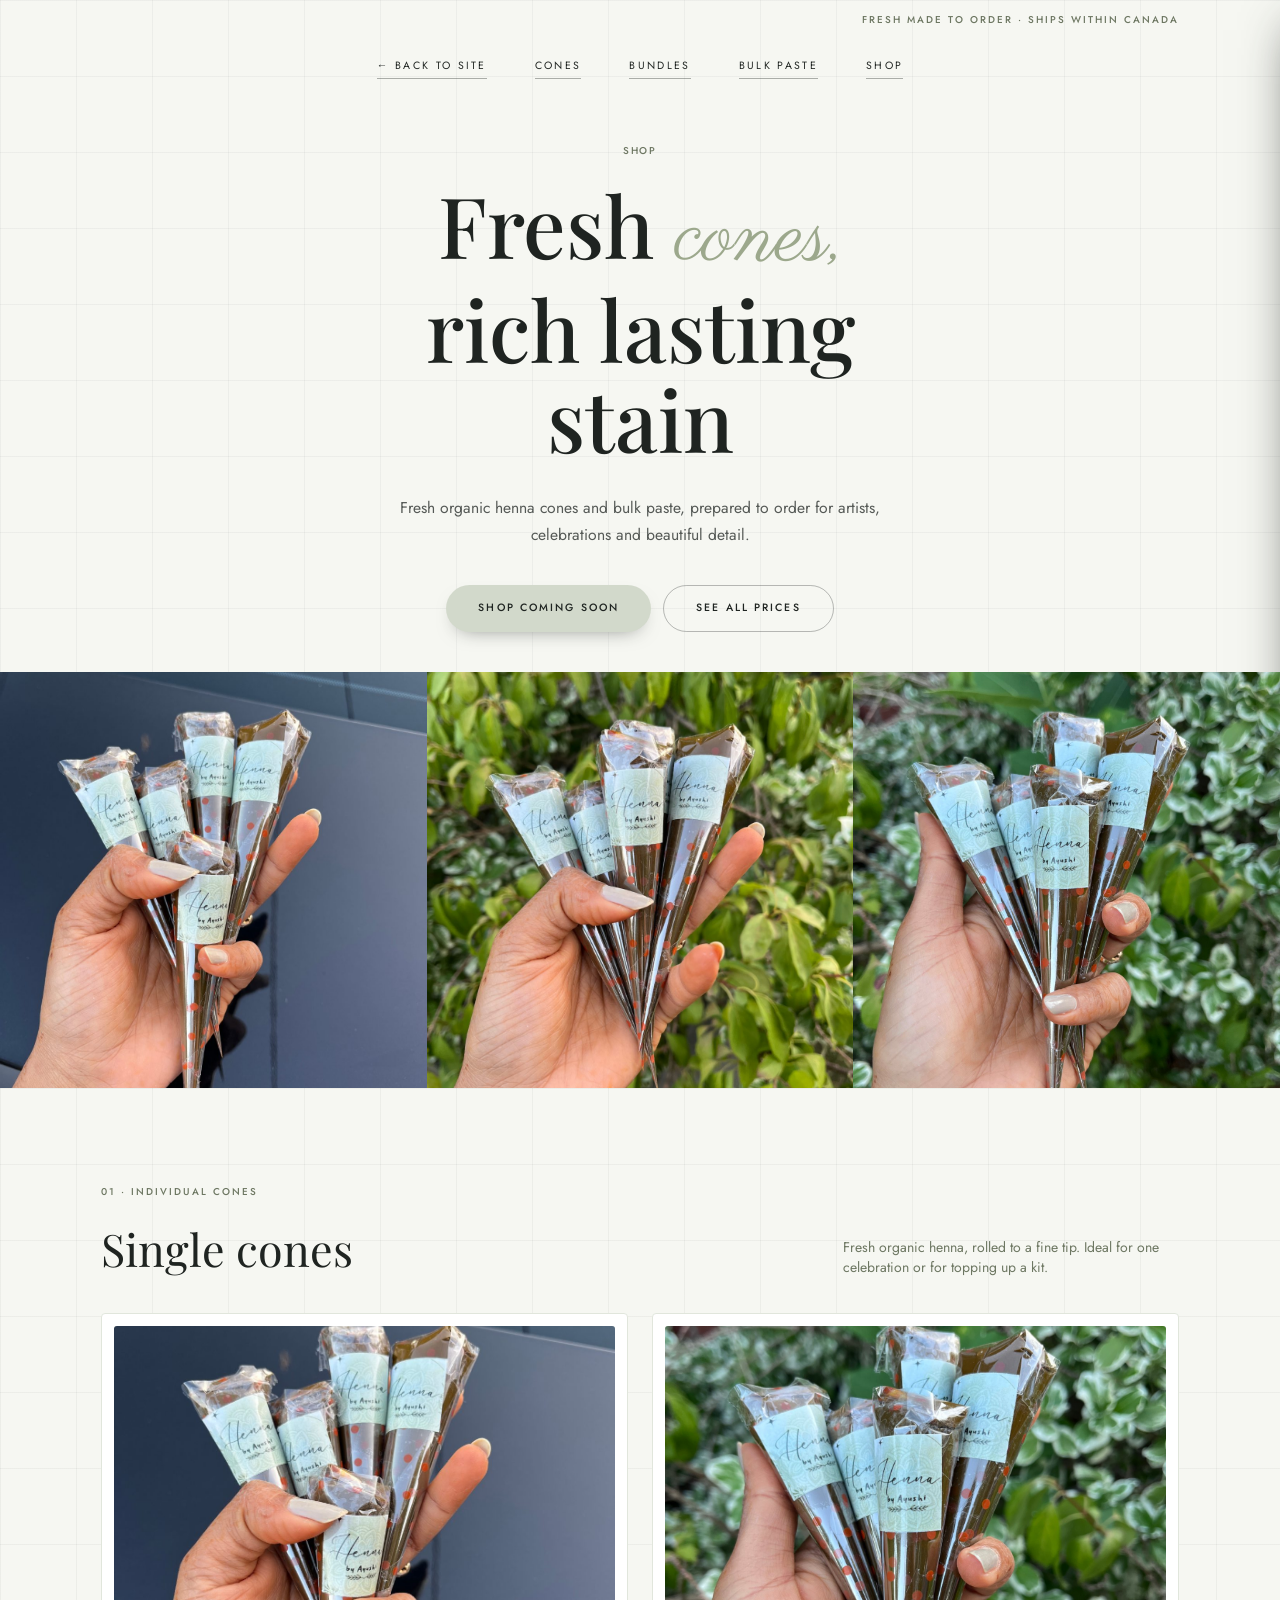
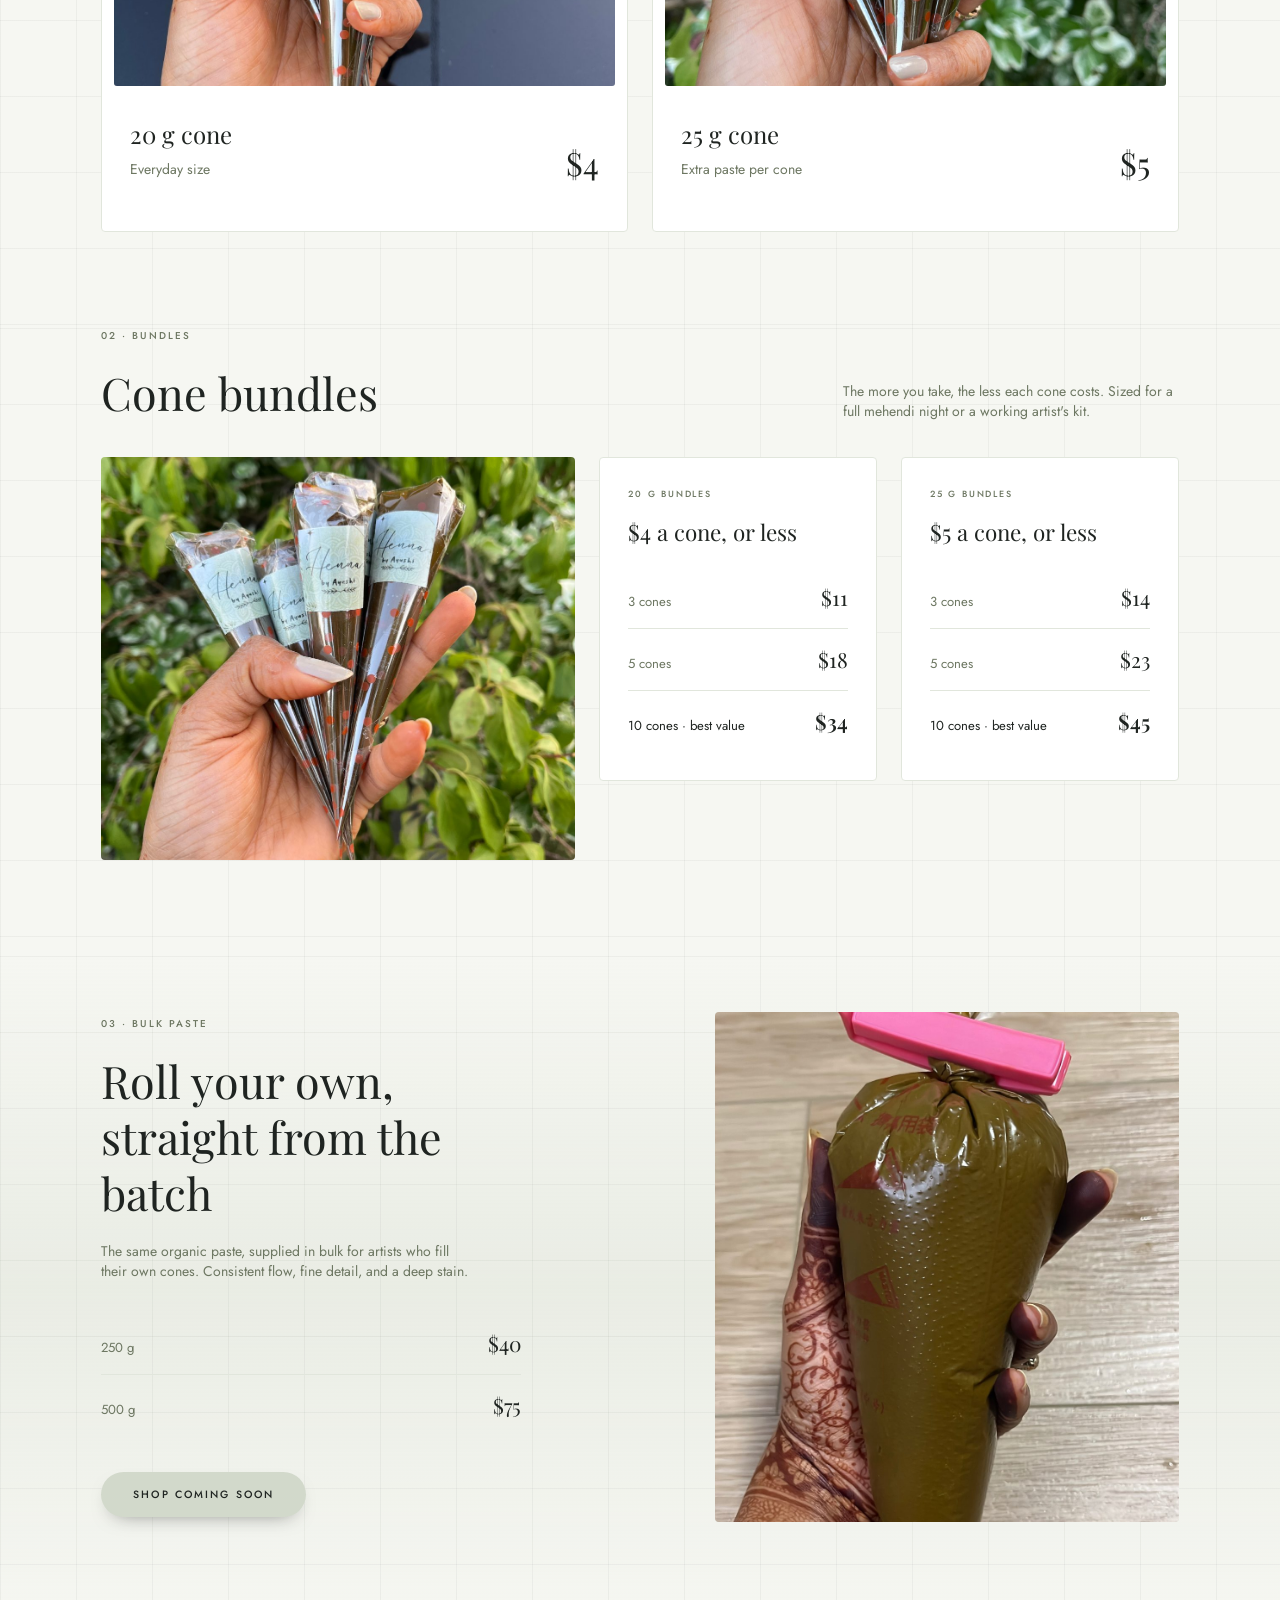
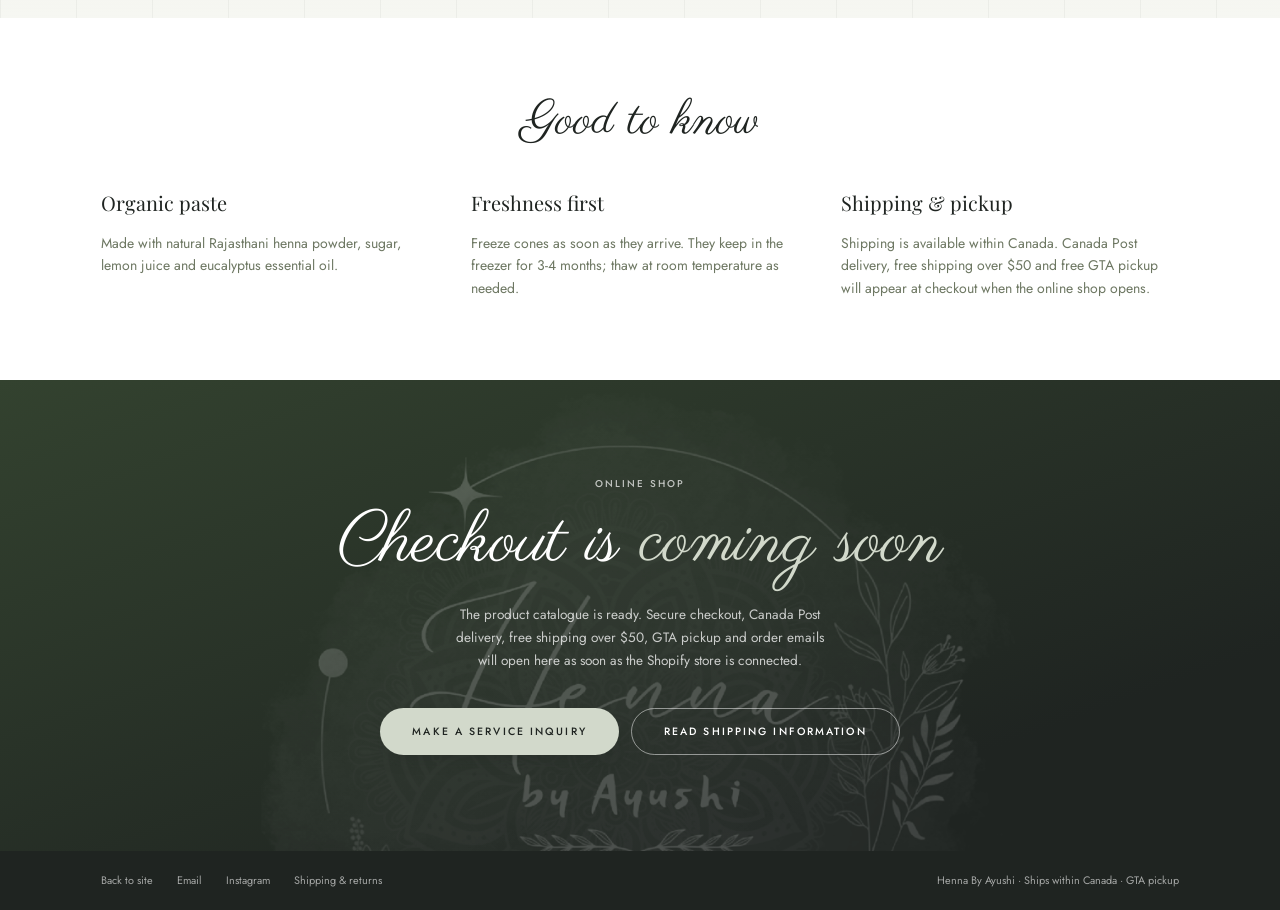
==== cones.html @ 7de5a2bc "Initial Henna By Ayushi website" ====
<!DOCTYPE html>
<html lang="en">
<head>
<meta charset="UTF-8" />
<meta name="viewport" content="width=device-width, initial-scale=1.0" />
<title>Fresh Organic Henna Cones &amp; Bulk Paste | Henna By Ayushi</title>
<meta name="description" content="Fresh made-to-order organic henna cones and bulk paste, shipped within Canada or available for GTA pickup." />
<link rel="canonical" href="https://hennabyayushi.com/cones.html">
<meta name="theme-color" content="#F6F7F2">
<link rel="icon" type="image/png" sizes="192x192" href="assets/favicon-192.png">
<link rel="apple-touch-icon" href="assets/apple-touch-icon.png">

<meta property="og:type" content="website">
<meta property="og:site_name" content="Henna By Ayushi">
<meta property="og:locale" content="en_CA">
<meta property="og:url" content="https://hennabyayushi.com/cones.html">
<meta property="og:title" content="Fresh Organic Henna Cones & Bulk Paste | Henna By Ayushi">
<meta property="og:description" content="Fresh made-to-order organic henna cones and bulk paste, shipped within Canada or available for GTA pickup.">
<meta property="og:image" content="https://hennabyayushi.com/assets/og.jpg">
<meta property="og:image:width" content="1200">
<meta property="og:image:height" content="630">
<meta property="og:image:alt" content="Full bridal mehendi across both hands and forearms">

<meta name="twitter:card" content="summary_large_image">
<meta name="twitter:title" content="Fresh Organic Henna Cones & Bulk Paste | Henna By Ayushi">
<meta name="twitter:description" content="Fresh made-to-order organic henna cones and bulk paste, shipped within Canada or available for GTA pickup.">
<meta name="twitter:image" content="https://hennabyayushi.com/assets/og.jpg">
<link rel="preconnect" href="https://fonts.googleapis.com">
<link rel="preconnect" href="https://fonts.gstatic.com" crossorigin>
<link href="https://fonts.googleapis.com/css2?family=Playfair+Display:ital,wght@0,400;0,500;0,600;0,700;1,400;1,500&family=Caveat:wght@400;500;600&family=Parisienne&family=Jost:wght@300;400;500;600&display=swap" rel="stylesheet">
<link rel="stylesheet" href="assets/tailwind.css">
<style>
  :root{
    --cream:#F6F7F2; --shell:#FFFFFF; --blush:#D2D9CB; --rose:#9CA88C;
    --ink:#1F2421; --mute:#6D7762; --line:#E1E6DC;
    --ease:cubic-bezier(.22,1,.36,1);
    --pad:clamp(20px,4vw,56px);
  }
  *{box-sizing:border-box}
  html{scroll-behavior:smooth;overflow-x:hidden;-webkit-text-size-adjust:100%}
  body{
    margin:0;background:var(--cream);color:var(--ink);
    font-family:Jost,Avenir,sans-serif;font-weight:400;line-height:1.7;
    overflow-x:hidden;-webkit-font-smoothing:antialiased;
  }
  ::selection{background:var(--blush);color:var(--ink)}

  .grid-bg{position:relative}
  .grid-bg::before{
    content:"";position:absolute;inset:0;pointer-events:none;z-index:0;
    background-image:
      linear-gradient(rgba(31,36,33,.045) 1px,transparent 1px),
      linear-gradient(90deg,rgba(31,36,33,.045) 1px,transparent 1px);
    background-size:76px 76px;
  }
  .grid-bg > *{position:relative;z-index:1}

  .shell{max-width:1180px;margin:0 auto;padding-left:var(--pad);padding-right:var(--pad)}

  .eyebrow{font-size:.62rem;letter-spacing:.2em;text-transform:uppercase;font-weight:500;color:var(--mute)}
  .ser{font-family:"Playfair Display",Georgia,serif}
  .scr{font-family:Parisienne,cursive}
  .hnd{font-family:Caveat,cursive}

  .navlink{font-size:.66rem;letter-spacing:.22em;text-transform:uppercase;color:var(--ink);
    text-decoration:none;padding-bottom:3px;border-bottom:1px solid rgba(31,36,33,.35);
    transition:color .3s var(--ease),border-color .3s var(--ease)}
  .navlink:hover{color:#000;border-color:var(--rose)}
  .navlink:focus-visible{outline:2px solid var(--rose);outline-offset:5px}

  .ph{position:relative;overflow:hidden;background:#E1E6DC}
  .ph img{display:block;width:100%;height:100%;object-fit:cover;
    transition:transform 1s var(--ease)}
  .ph:hover img{transform:scale(1.045)}

  .pill{display:inline-flex;align-items:center;gap:.6rem;background:var(--blush);color:var(--ink);
    border-radius:999px;padding:.85rem 2rem;font-size:.66rem;letter-spacing:.2em;text-transform:uppercase;
    font-weight:500;text-decoration:none;box-shadow:0 8px 20px -12px rgba(31,36,33,.6);
    transition:transform .4s var(--ease),background-color .35s var(--ease),box-shadow .4s var(--ease)}
  .pill:hover{transform:translateY(-3px);background:var(--rose);box-shadow:0 14px 28px -14px rgba(31,36,33,.65)}
  .pill:active{transform:translateY(-1px)}
  .pill:focus-visible{outline:2px solid var(--ink);outline-offset:4px}

  .pill-ghost{background:transparent;color:#fff;border:1px solid rgba(255,255,255,.5);box-shadow:none}
  .pill-ghost:hover{background:rgba(246,247,242,.14);border-color:#fff;box-shadow:none}
  .pill-ghost:focus-visible{outline:2px solid var(--blush);outline-offset:4px}

  .pill-line{background:transparent;color:var(--ink);border:1px solid rgba(31,36,33,.3);box-shadow:none}
  .pill-line:hover{background:rgba(210,217,203,.5);border-color:var(--rose);box-shadow:none}

  .card{background:var(--shell);border:1px solid var(--line);border-radius:4px;
    transition:transform .5s var(--ease),box-shadow .5s var(--ease)}
  .card:hover{transform:translateY(-5px);box-shadow:0 16px 34px -22px rgba(31,36,33,.5)}

  .prow{display:flex;align-items:baseline;justify-content:space-between;gap:1rem;
    padding:.8rem 0;border-bottom:1px solid var(--line);
    transition:padding-left .35s var(--ease)}
  .prow:last-child{border-bottom:0}
  .prow:hover{padding-left:.4rem}
  .pname{font-size:.82rem;color:var(--mute)}
  .pval{font-family:"Playfair Display",Georgia,serif;font-size:1.3rem}

  .prow.hi .pname{color:var(--ink)}
  .prow.hi .pval{font-weight:600}
  .best{position:absolute;top:14px;right:14px;background:var(--blush);color:var(--ink);
    font-size:.52rem;letter-spacing:.16em;text-transform:uppercase;font-weight:500;
    padding:.35rem .7rem;border-radius:999px}

  /* ── shop controls ─────────────────────────────────────────── */
  /* Product quantities and the cart activate when Shopify checkout is connected. */
  .buy{display:none}
  .stepper{display:flex;align-items:center;border:1px solid rgba(31,36,33,.22);
    border-radius:999px;overflow:hidden;background:rgba(255,255,255,.6)}
  .stepper button{width:28px;height:28px;border:0;background:transparent;cursor:pointer;
    color:var(--ink);font-size:1rem;line-height:1;display:grid;place-items:center;
    transition:background-color .25s var(--ease)}
  .stepper button:hover{background:rgba(210,217,203,.7)}
  .stepper button:active{background:rgba(156,168,140,.5)}
  .stepper button:focus-visible{outline:2px solid var(--rose);outline-offset:-2px}
  .st-qty{min-width:26px;text-align:center;font-size:.8rem;font-variant-numeric:tabular-nums}
  .addbtn{border:1px solid var(--ink);background:var(--ink);color:var(--cream);
    border-radius:999px;padding:.42rem 1rem;font-size:.58rem;letter-spacing:.14em;
    text-transform:uppercase;font-weight:500;cursor:pointer;white-space:nowrap;
    transition:transform .3s var(--ease),background-color .3s var(--ease)}
  .addbtn:hover{transform:translateY(-2px);background:#2E3B30}
  .addbtn:active{transform:translateY(0)}
  .addbtn:focus-visible{outline:2px solid var(--rose);outline-offset:3px}
  .addbtn.done{background:var(--rose);border-color:var(--rose);color:var(--ink)}

  .prow{flex-wrap:wrap}
  .prow .pval{margin-left:auto}

  /* floating cart button */
  .cart-btn{position:fixed;right:20px;bottom:20px;z-index:70;
    display:none;align-items:center;gap:.6rem;
    background:var(--ink);color:var(--cream);border:0;cursor:pointer;
    border-radius:999px;padding:.9rem 1.4rem;font-size:.62rem;letter-spacing:.18em;
    text-transform:uppercase;font-weight:500;
    box-shadow:0 10px 30px -12px rgba(31,36,33,.75);
    transition:transform .4s var(--ease),background-color .3s var(--ease)}
  .cart-btn:hover{transform:translateY(-3px);background:#2E3B30}
  .cart-btn:focus-visible{outline:2px solid var(--rose);outline-offset:3px}
  .cart-count{display:grid;place-items:center;min-width:20px;height:20px;padding:0 5px;
    border-radius:999px;background:var(--blush);color:var(--ink);
    font-size:.6rem;letter-spacing:0;font-variant-numeric:tabular-nums}

  /* cart drawer */
  .cart-back{position:fixed;inset:0;z-index:80;background:rgba(31,36,33,.45);
    opacity:0;pointer-events:none;transition:opacity .45s var(--ease)}
  .cart-back.open{opacity:1;pointer-events:auto}
  .cart{position:fixed;top:0;right:0;bottom:0;z-index:90;width:min(420px,100%);
    background:var(--cream);border-left:1px solid var(--line);
    display:flex;flex-direction:column;
    transform:translateX(102%);transition:transform .5s var(--ease);
    box-shadow:-20px 0 50px -30px rgba(31,36,33,.8)}
  .cart.open{transform:none}
  .cart-head{display:flex;align-items:center;justify-content:space-between;gap:1rem;
    padding:22px 24px;border-bottom:1px solid var(--line)}
  .cart-close{width:34px;height:34px;border-radius:999px;border:1px solid rgba(31,36,33,.25);
    background:transparent;cursor:pointer;color:var(--ink);display:grid;place-items:center;
    font-size:1rem;line-height:1;transition:background-color .3s var(--ease)}
  .cart-close:hover{background:rgba(210,217,203,.6)}
  .cart-close:focus-visible{outline:2px solid var(--rose);outline-offset:2px}
  .cart-items{flex:1;overflow-y:auto;padding:8px 24px}
  .citem{display:flex;align-items:flex-start;gap:1rem;padding:16px 0;
    border-bottom:1px solid var(--line)}
  .citem:last-child{border-bottom:0}
  .citem-name{font-size:.86rem;line-height:1.4}
  .citem-unit{font-size:.7rem;color:var(--mute);margin-top:2px}
  .citem-right{margin-left:auto;text-align:right;flex:none}
  .citem-line{font-family:"Playfair Display",Georgia,serif;font-size:1.15rem}
  .citem-remove{background:transparent;border:0;cursor:pointer;color:var(--mute);
    font-size:.66rem;letter-spacing:.1em;text-transform:uppercase;padding:4px 0;margin-top:6px;
    transition:color .3s var(--ease)}
  .citem-remove:hover{color:var(--ink)}
  .citem-remove:focus-visible{outline:2px solid var(--rose);outline-offset:2px}
  .cart-empty{padding:40px 0;text-align:center;color:var(--mute);font-size:.85rem}
  .cart-foot{padding:20px 24px 24px;border-top:1px solid var(--line);background:rgba(255,255,255,.5)}
  .cart-total{display:flex;align-items:baseline;justify-content:space-between;margin-bottom:6px}
  .cart-total .amt{font-family:"Playfair Display",Georgia,serif;font-size:1.7rem}
  .cart-note{font-size:.7rem;color:var(--mute);line-height:1.5;margin:10px 0 16px}

  /* logo watermark behind the closing band */
  .footer-mark{position:absolute;inset:0;display:grid;place-items:center;
    pointer-events:none;z-index:0;overflow:hidden}
  .footer-mark img{width:min(760px,92vw);height:auto;display:block;opacity:.2}

  .rv{opacity:0;transform:translateY(22px);transition:opacity .9s var(--ease),transform .9s var(--ease)}
  .rv.in{opacity:1;transform:none}
  .hero-in{opacity:0;transform:translateY(18px);animation:rise 1s var(--ease) forwards}
  @keyframes rise{to{opacity:1;transform:none}}

  @media (prefers-reduced-motion:reduce){
    *{animation:none!important;transition-duration:.01ms!important}
    .rv,.hero-in{opacity:1;transform:none}
  }
</style>
</head>
<body>

<!-- ══ TOP BAR + NAV ════════════════════════════════════════════ -->
<div class="grid-bg">
  <div class="shell pt-3 pb-1 flex justify-end">
    <span class="eyebrow hero-in">Fresh made to order · Ships within Canada</span>
  </div>

  <nav class="shell pt-6 flex flex-wrap justify-center gap-x-6 sm:gap-x-9 md:gap-x-12 gap-y-3 hero-in"
       style="animation-delay:.06s" aria-label="Primary">
    <a class="navlink" href="index.html">← Back to site</a>
    <a class="navlink" href="#cones">Cones</a>
    <a class="navlink" href="#bundles">Bundles</a>
    <a class="navlink" href="#bulk">Bulk paste</a>
    <a class="navlink" href="#shop-status">Shop</a>
  </nav>

  <!-- ══ HERO ═══════════════════════════════════════════════════ -->
  <header class="shell pt-12 md:pt-16 pb-10 text-center">
    <p class="eyebrow hero-in" style="animation-delay:.1s">Shop</p>
    <h1 class="ser text-ink mx-auto max-w-[13ch] mt-5 text-[clamp(1.95rem,6.6vw,5.4rem)] leading-[1.06] font-medium">
      <span class="block hero-in" style="animation-delay:.16s">Fresh <span class="scr text-rose font-normal">cones,</span></span>
      <span class="block hero-in" style="animation-delay:.26s">rich lasting</span>
      <span class="block hero-in" style="animation-delay:.36s">stain</span>
    </h1>

    <p class="hero-in mx-auto mt-8 max-w-[54ch] text-[.98rem] text-ink/75" style="animation-delay:.46s">
      Fresh organic henna cones and bulk paste, prepared to order for artists, celebrations and beautiful detail.
    </p>

    <div class="hero-in mt-9 flex flex-wrap justify-center gap-3" style="animation-delay:.56s">
      <a class="pill" href="#shop-status">Shop coming soon</a>
      <a class="pill pill-line" href="#cones">See all prices</a>
    </div>
  </header>
</div>

<!-- ══ IMAGE BAND ═══════════════════════════════════════════════ -->
<section class="grid grid-cols-3 hero-in" style="animation-delay:.64s" aria-label="Organic henna cones">
  <div class="ph aspect-[4/3.9]"><img src="assets/cones-handful.jpg" alt="A handful of Henna By Ayushi cones" style="object-position:center 45%"></div>
  <div class="ph aspect-[4/3.9]"><img src="assets/cones-leaves.jpg" alt="Four henna cones held against green foliage" style="object-position:center 45%"></div>
  <div class="ph aspect-[4/3.9]"><img src="assets/cone-work.jpg" alt="Five henna cones held against variegated leaves" style="object-position:center 45%"></div>
</section>

<!-- ══ INDIVIDUAL CONES ═════════════════════════════════════════ -->
<section id="cones" class="grid-bg py-16 md:py-24 scroll-mt-8">
  <div class="shell">
    <div class="flex flex-wrap items-end justify-between gap-6 rv">
      <div>
        <p class="eyebrow">01 · Individual cones</p>
        <h2 class="ser mt-5 text-[clamp(1.9rem,3.6vw,2.8rem)] leading-tight">Single cones</h2>
      </div>
      <p class="text-sm text-mute max-w-[42ch]">
        Fresh organic henna, rolled to a fine tip. Ideal for one celebration or for topping up a kit.
      </p>
    </div>

    <div class="mt-9 grid sm:grid-cols-2 gap-6">
      <article class="card overflow-hidden rv">
        <div class="p-3 pb-0">
          <div class="ph rounded-[3px] aspect-[5/3.6]">
            <img src="assets/cones-handful.jpg" alt="20 gram organic henna cone" style="object-position:center 42%" loading="lazy">
          </div>
        </div>
        <div class="p-7">
          <div class="flex items-end justify-between gap-4">
            <div>
              <h3 class="ser text-[1.5rem]">20 g cone</h3>
              <p class="text-sm text-mute mt-1">Everyday size</p>
            </div>
            <p class="ser text-[2rem] leading-none">$4</p>
          </div>
          <div class="mt-6 flex justify-end">
            <span class="buy" data-sku="c20" data-name="20 g cone" data-price="4">
                <span class="stepper"><button type="button" class="st-minus" aria-label="Fewer 20 g cone">&minus;</button><span class="st-qty">1</span><button type="button" class="st-plus" aria-label="More 20 g cone">+</button></span>
                <button type="button" class="addbtn">Add</button>
              </span>
          </div>
        </div>
      </article>

      <article class="card overflow-hidden rv" style="transition-delay:.08s">
        <div class="p-3 pb-0">
          <div class="ph rounded-[3px] aspect-[5/3.6]">
            <img src="assets/cone-work.jpg" alt="25 gram organic henna cone" style="object-position:center 42%" loading="lazy">
          </div>
        </div>
        <div class="p-7">
          <div class="flex items-end justify-between gap-4">
            <div>
              <h3 class="ser text-[1.5rem]">25 g cone</h3>
              <p class="text-sm text-mute mt-1">Extra paste per cone</p>
            </div>
            <p class="ser text-[2rem] leading-none">$5</p>
          </div>
          <div class="mt-6 flex justify-end">
            <span class="buy" data-sku="c25" data-name="25 g cone" data-price="5">
                <span class="stepper"><button type="button" class="st-minus" aria-label="Fewer 25 g cone">&minus;</button><span class="st-qty">1</span><button type="button" class="st-plus" aria-label="More 25 g cone">+</button></span>
                <button type="button" class="addbtn">Add</button>
              </span>
          </div>
        </div>
      </article>
    </div>
  </div>
</section>

<!-- ══ BUNDLES ══════════════════════════════════════════════════ -->
<section id="bundles" class="grid-bg pb-16 md:pb-24 scroll-mt-8">
  <div class="shell">
    <div class="flex flex-wrap items-end justify-between gap-6 rv">
      <div>
        <p class="eyebrow">02 · Bundles</p>
        <h2 class="ser mt-5 text-[clamp(1.9rem,3.6vw,2.8rem)] leading-tight">Cone bundles</h2>
      </div>
      <p class="text-sm text-mute max-w-[42ch]">
        The more you take, the less each cone costs. Sized for a full mehendi night or a working artist's kit.
      </p>
    </div>

    <div class="mt-9 grid lg:grid-cols-[.9fr_1.1fr] gap-6 items-start">
      <div class="ph rounded-[4px] aspect-[4/3.4] rv">
        <img src="assets/cones-leaves.jpg" alt="A bundle of henna cones held against green leaves" loading="lazy">
      </div>

      <div class="grid sm:grid-cols-2 gap-6">
        <article class="card relative p-7 rv" style="transition-delay:.06s">
          <p class="eyebrow !text-[.56rem]">20 g bundles</p>
          <h3 class="ser text-[1.4rem] mt-3 mb-4">$4 a cone, or less</h3>
          <div>
            <div class="prow"><span class="pname">3 cones</span><span class="pval">$11</span>
              <span class="buy" data-sku="b20-3" data-name="20 g bundle · 3 cones" data-price="11">
                <span class="stepper"><button type="button" class="st-minus" aria-label="Fewer 20 g bundle · 3 cones">&minus;</button><span class="st-qty">1</span><button type="button" class="st-plus" aria-label="More 20 g bundle · 3 cones">+</button></span>
                <button type="button" class="addbtn">Add</button>
              </span></div>
            <div class="prow"><span class="pname">5 cones</span><span class="pval">$18</span>
              <span class="buy" data-sku="b20-5" data-name="20 g bundle · 5 cones" data-price="18">
                <span class="stepper"><button type="button" class="st-minus" aria-label="Fewer 20 g bundle · 5 cones">&minus;</button><span class="st-qty">1</span><button type="button" class="st-plus" aria-label="More 20 g bundle · 5 cones">+</button></span>
                <button type="button" class="addbtn">Add</button>
              </span></div>
            <div class="prow hi"><span class="pname">10 cones · best value</span><span class="pval">$34</span>
              <span class="buy" data-sku="b20-10" data-name="20 g bundle · 10 cones" data-price="34">
                <span class="stepper"><button type="button" class="st-minus" aria-label="Fewer 20 g bundle · 10 cones">&minus;</button><span class="st-qty">1</span><button type="button" class="st-plus" aria-label="More 20 g bundle · 10 cones">+</button></span>
                <button type="button" class="addbtn">Add</button>
              </span></div>
          </div>
        </article>

        <article class="card relative p-7 rv" style="transition-delay:.14s">
          <p class="eyebrow !text-[.56rem]">25 g bundles</p>
          <h3 class="ser text-[1.4rem] mt-3 mb-4">$5 a cone, or less</h3>
          <div>
            <div class="prow"><span class="pname">3 cones</span><span class="pval">$14</span>
              <span class="buy" data-sku="b25-3" data-name="25 g bundle · 3 cones" data-price="14">
                <span class="stepper"><button type="button" class="st-minus" aria-label="Fewer 25 g bundle · 3 cones">&minus;</button><span class="st-qty">1</span><button type="button" class="st-plus" aria-label="More 25 g bundle · 3 cones">+</button></span>
                <button type="button" class="addbtn">Add</button>
              </span></div>
            <div class="prow"><span class="pname">5 cones</span><span class="pval">$23</span>
              <span class="buy" data-sku="b25-5" data-name="25 g bundle · 5 cones" data-price="23">
                <span class="stepper"><button type="button" class="st-minus" aria-label="Fewer 25 g bundle · 5 cones">&minus;</button><span class="st-qty">1</span><button type="button" class="st-plus" aria-label="More 25 g bundle · 5 cones">+</button></span>
                <button type="button" class="addbtn">Add</button>
              </span></div>
            <div class="prow hi"><span class="pname">10 cones · best value</span><span class="pval">$45</span>
              <span class="buy" data-sku="b25-10" data-name="25 g bundle · 10 cones" data-price="45">
                <span class="stepper"><button type="button" class="st-minus" aria-label="Fewer 25 g bundle · 10 cones">&minus;</button><span class="st-qty">1</span><button type="button" class="st-plus" aria-label="More 25 g bundle · 10 cones">+</button></span>
                <button type="button" class="addbtn">Add</button>
              </span></div>
          </div>
        </article>
      </div>
    </div>
  </div>
</section>

<!-- ══ BULK PASTE ═══════════════════════════════════════════════ -->
<section id="bulk" class="grid-bg pb-16 md:pb-24 scroll-mt-8"
         style="background:linear-gradient(180deg,transparent,rgba(210,217,203,.35),transparent)">
  <div class="shell pt-14">
    <div class="grid lg:grid-cols-[1.1fr_.9fr] gap-8 lg:gap-12 items-center">
      <div class="rv">
        <p class="eyebrow">03 · Bulk paste</p>
        <h2 class="ser mt-5 text-[clamp(1.9rem,3.6vw,2.8rem)] leading-tight max-w-[16ch]">
          Roll your own, straight from the batch
        </h2>
        <p class="text-sm text-mute mt-5 max-w-[46ch]">
          The same organic paste, supplied in bulk for artists who fill their own cones. Consistent flow,
          fine detail, and a deep stain.
        </p>

        <div class="mt-8 max-w-[420px]">
          <div class="prow"><span class="pname">250 g</span><span class="pval">$40</span>
              <span class="buy" data-sku="bulk-250" data-name="Bulk paste · 250 g" data-price="40">
                <span class="stepper"><button type="button" class="st-minus" aria-label="Fewer Bulk paste · 250 g">&minus;</button><span class="st-qty">1</span><button type="button" class="st-plus" aria-label="More Bulk paste · 250 g">+</button></span>
                <button type="button" class="addbtn">Add</button>
              </span></div>
          <div class="prow"><span class="pname">500 g</span><span class="pval">$75</span>
              <span class="buy" data-sku="bulk-500" data-name="Bulk paste · 500 g" data-price="75">
                <span class="stepper"><button type="button" class="st-minus" aria-label="Fewer Bulk paste · 500 g">&minus;</button><span class="st-qty">1</span><button type="button" class="st-plus" aria-label="More Bulk paste · 500 g">+</button></span>
                <button type="button" class="addbtn">Add</button>
              </span></div>
        </div>

        <a class="pill mt-9" href="#shop-status">Shop coming soon</a>
      </div>

      <div class="ph rounded-[4px] aspect-[4/4.4] rv" style="transition-delay:.08s">
        <img src="assets/cones-bulk.jpg" alt="A large piping bag of bulk organic henna paste" style="object-position:center 40%" loading="lazy">
      </div>
    </div>
  </div>
</section>

<!-- ══ NOTES ════════════════════════════════════════════════════ -->
<section class="bg-shell py-14 md:py-20">
  <div class="shell">
    <h2 class="scr text-center text-[clamp(2rem,4.4vw,3rem)] leading-none rv">Good to know</h2>

    <div class="mt-10 grid md:grid-cols-3 gap-8">
      <div class="rv">
        <p class="ser text-[1.25rem]">Organic paste</p>
        <p class="text-sm text-mute mt-3 leading-relaxed">
          Made with natural Rajasthani henna powder, sugar, lemon juice and eucalyptus essential oil.
        </p>
      </div>
      <div class="rv" style="transition-delay:.08s">
        <p class="ser text-[1.25rem]">Freshness first</p>
        <p class="text-sm text-mute mt-3 leading-relaxed">
          Freeze cones as soon as they arrive. They keep in the freezer for 3-4 months; thaw at room temperature as needed.
        </p>
      </div>
      <div class="rv" style="transition-delay:.16s">
        <p class="ser text-[1.25rem]">Shipping &amp; pickup</p>
        <p class="text-sm text-mute mt-3 leading-relaxed">
          Shipping is available within Canada. Canada Post delivery, free shipping over $50 and free GTA pickup will appear at checkout when the online shop opens.
        </p>
      </div>
    </div>
  </div>
</section>

<!-- ══ ORDER ════════════════════════════════════════════════════ -->
<section id="shop-status" class="relative scroll-mt-8 overflow-hidden" style="background:linear-gradient(160deg,#33422F,#1F2421 78%)">
  <div class="footer-mark" aria-hidden="true">
    <img src="assets/logo-watermark.png" alt="" loading="lazy">
  </div>
  <div class="relative z-10 min-h-[380px] py-24 grid place-items-center text-center px-6">
    <div>
      <p class="eyebrow !text-white/70 rv">Online shop</p>
      <h2 class="scr text-white text-[clamp(2.4rem,6vw,4.4rem)] leading-none mt-4 rv" style="transition-delay:.06s">
        Checkout is <span class="text-blush">coming soon</span>
      </h2>
      <p class="text-white/75 text-[.85rem] mt-6 max-w-[48ch] mx-auto rv" style="transition-delay:.12s">
        The product catalogue is ready. Secure checkout, Canada Post delivery, free shipping over $50, GTA pickup and order emails will open here as soon as the Shopify store is connected.
      </p>
      <div class="mt-9 flex flex-wrap justify-center gap-3 rv" style="transition-delay:.18s">
        <a class="pill" href="index.html#contact">Make a service inquiry</a>
        <a class="pill pill-ghost" href="policies.html">Read shipping information</a>
      </div>
    </div>
  </div>
</section>

<!-- ══ FOOTER ═══════════════════════════════════════════════════ -->
<footer class="bg-ink text-white/60">
  <div class="shell py-5 flex flex-wrap items-center justify-between gap-4 text-[.68rem]">
    <div class="flex gap-6">
      <a class="hover:text-white transition-colors duration-300 focus-visible:outline focus-visible:outline-2 focus-visible:outline-offset-4 focus-visible:outline-blush" href="index.html">Back to site</a>
      <a class="hover:text-white transition-colors duration-300 focus-visible:outline focus-visible:outline-2 focus-visible:outline-offset-4 focus-visible:outline-blush" href="mailto:ayushishah1411@outlook.com">Email</a>
      <a class="hover:text-white transition-colors duration-300 focus-visible:outline focus-visible:outline-2 focus-visible:outline-offset-4 focus-visible:outline-blush" href="https://instagram.com/henna_byayushi" target="_blank" rel="noopener">Instagram</a>
      <a class="hover:text-white transition-colors duration-300 focus-visible:outline focus-visible:outline-2 focus-visible:outline-offset-4 focus-visible:outline-blush" href="policies.html">Shipping &amp; returns</a>
    </div>
    <p>Henna By Ayushi · Ships within Canada · GTA pickup</p>
  </div>
</footer>

<script>
  const io = new IntersectionObserver((es) => {
    es.forEach(e => { if (e.isIntersecting) { e.target.classList.add('in'); io.unobserve(e.target); } });
  }, {rootMargin:'0px 0px -10% 0px', threshold:.1});
  document.querySelectorAll('.rv').forEach(el => io.observe(el));
</script>

<!-- ══ CART ═════════════════════════════════════════════════════ -->
<button type="button" class="cart-btn" id="cart-open" aria-haspopup="dialog" aria-controls="cart">
  Cart <span class="cart-count" id="cart-count">0</span>
</button>

<div class="cart-back" id="cart-back" hidden></div>

<aside class="cart" id="cart" role="dialog" aria-modal="true" aria-label="Your order" aria-hidden="true">
  <div class="cart-head">
    <div>
      <p class="eyebrow">Your order</p>
      <p class="ser text-[1.5rem] leading-tight mt-1">Organic henna</p>
    </div>
    <button type="button" class="cart-close" id="cart-close" aria-label="Close cart">&#10005;</button>
  </div>

  <div class="cart-items" id="cart-items"></div>

  <div class="cart-foot">
    <div class="cart-total">
      <span class="eyebrow">Total</span>
      <span class="amt" id="cart-total">$0</span>
    </div>
    <p class="cart-note">
      All prices are in Canadian dollars. Send an inquiry and Ayushi will confirm availability, shipping or pickup, and payment before anything is charged.
    </p>
    <button type="button" class="pill w-full justify-center" id="cart-send">Send product inquiry</button>
    <a class="pill pill-line w-full justify-center mt-3" href="https://instagram.com/henna_byayushi" target="_blank" rel="noopener">DM on Instagram</a>
  </div>
</aside>

<script>
(function () {
  const KEY = 'hba-cart';
  const money = n => '$' + n.toFixed(2).replace(/\.00$/, '');
  let cart = [];
  try { cart = JSON.parse(localStorage.getItem(KEY)) || []; } catch (e) { cart = []; }

  const elItems = document.getElementById('cart-items');
  const elTotal = document.getElementById('cart-total');
  const elCount = document.getElementById('cart-count');
  const drawer  = document.getElementById('cart');
  const back    = document.getElementById('cart-back');
  const openBtn = document.getElementById('cart-open');
  const closeBtn = document.getElementById('cart-close');

  const save  = () => { try { localStorage.setItem(KEY, JSON.stringify(cart)); } catch (e) {} };
  const total = () => cart.reduce((s, i) => s + i.price * i.qty, 0);
  const count = () => cart.reduce((s, i) => s + i.qty, 0);
  const esc   = s => String(s).replace(/[&<>"]/g, c => ({'&':'&amp;','<':'&lt;','>':'&gt;','"':'&quot;'}[c]));

  function render() {
    elCount.textContent = count();
    elTotal.textContent = money(total());
    if (!cart.length) {
      elItems.innerHTML = '<p class="cart-empty">Nothing here yet · add cones, bundles or bulk paste.</p>';
      return;
    }
    elItems.innerHTML = cart.map((i, n) =>
      '<div class="citem">' +
        '<div>' +
          '<p class="citem-name">' + esc(i.name) + '</p>' +
          '<p class="citem-unit">' + money(i.price) + ' each</p>' +
          '<span class="stepper" style="display:inline-flex;margin-top:8px">' +
            '<button type="button" data-act="dec" data-i="' + n + '" aria-label="Fewer">&minus;</button>' +
            '<span class="st-qty">' + i.qty + '</span>' +
            '<button type="button" data-act="inc" data-i="' + n + '" aria-label="More">+</button>' +
          '</span>' +
        '</div>' +
        '<div class="citem-right">' +
          '<p class="citem-line">' + money(i.price * i.qty) + '</p>' +
          '<button type="button" class="citem-remove" data-act="del" data-i="' + n + '">Remove</button>' +
        '</div>' +
      '</div>').join('');
  }

  function add(sku, name, price, qty) {
    const found = cart.find(i => i.sku === sku);
    if (found) found.qty += qty; else cart.push({ sku: sku, name: name, price: price, qty: qty });
    save(); render();
  }

  // product controls
  document.querySelectorAll('.buy').forEach(box => {
    const qtyEl = box.querySelector('.st-qty');
    const get = () => parseInt(qtyEl.textContent, 10) || 1;
    box.querySelector('.st-minus').addEventListener('click', () => { qtyEl.textContent = Math.max(1, get() - 1); });
    box.querySelector('.st-plus').addEventListener('click',  () => { qtyEl.textContent = Math.min(99, get() + 1); });
    const btn = box.querySelector('.addbtn');
    btn.addEventListener('click', () => {
      add(box.dataset.sku, box.dataset.name, Number(box.dataset.price), get());
      qtyEl.textContent = '1';
      btn.textContent = 'Added';
      btn.classList.add('done');
      clearTimeout(btn._t);
      btn._t = setTimeout(() => { btn.textContent = 'Add'; btn.classList.remove('done'); }, 1400);
    });
  });

  // cart line controls
  elItems.addEventListener('click', (e) => {
    const b = e.target.closest('button[data-act]');
    if (!b) return;
    const i = Number(b.dataset.i);
    if (b.dataset.act === 'inc') cart[i].qty++;
    if (b.dataset.act === 'dec') { cart[i].qty--; if (cart[i].qty < 1) cart.splice(i, 1); }
    if (b.dataset.act === 'del') cart.splice(i, 1);
    save(); render();
  });

  // open / close
  let lastFocus = null;
  function open() {
    lastFocus = document.activeElement;
    drawer.classList.add('open');
    drawer.setAttribute('aria-hidden', 'false');
    back.hidden = false;
    requestAnimationFrame(() => back.classList.add('open'));
    closeBtn.focus();
  }
  function close() {
    drawer.classList.remove('open');
    drawer.setAttribute('aria-hidden', 'true');
    back.classList.remove('open');
    setTimeout(() => { back.hidden = true; }, 450);
    if (lastFocus) lastFocus.focus();
  }
  openBtn.addEventListener('click', open);
  closeBtn.addEventListener('click', close);
  back.addEventListener('click', close);
  document.addEventListener('keydown', e => {
    if (e.key === 'Escape' && drawer.classList.contains('open')) close();
  });

  // send the order
  document.getElementById('cart-send').addEventListener('click', () => {
    if (!cart.length) return;
    const lines = cart.map(i => i.qty + ' x ' + i.name + ' · ' + money(i.price * i.qty)).join('\n');
    const body = [
      'I would like to inquire about:', '', lines, '',
      'Total: ' + money(total()), '',
      'Name:', 'Shipping address:', 'Phone:'
    ].join('\n');
    window.location.href = 'mailto:ayushishah1411@outlook.com'
      + '?subject=' + encodeURIComponent('Henna product inquiry')
      + '&body=' + encodeURIComponent(body);
  });

  render();
})();

</script>
</body>
</html>
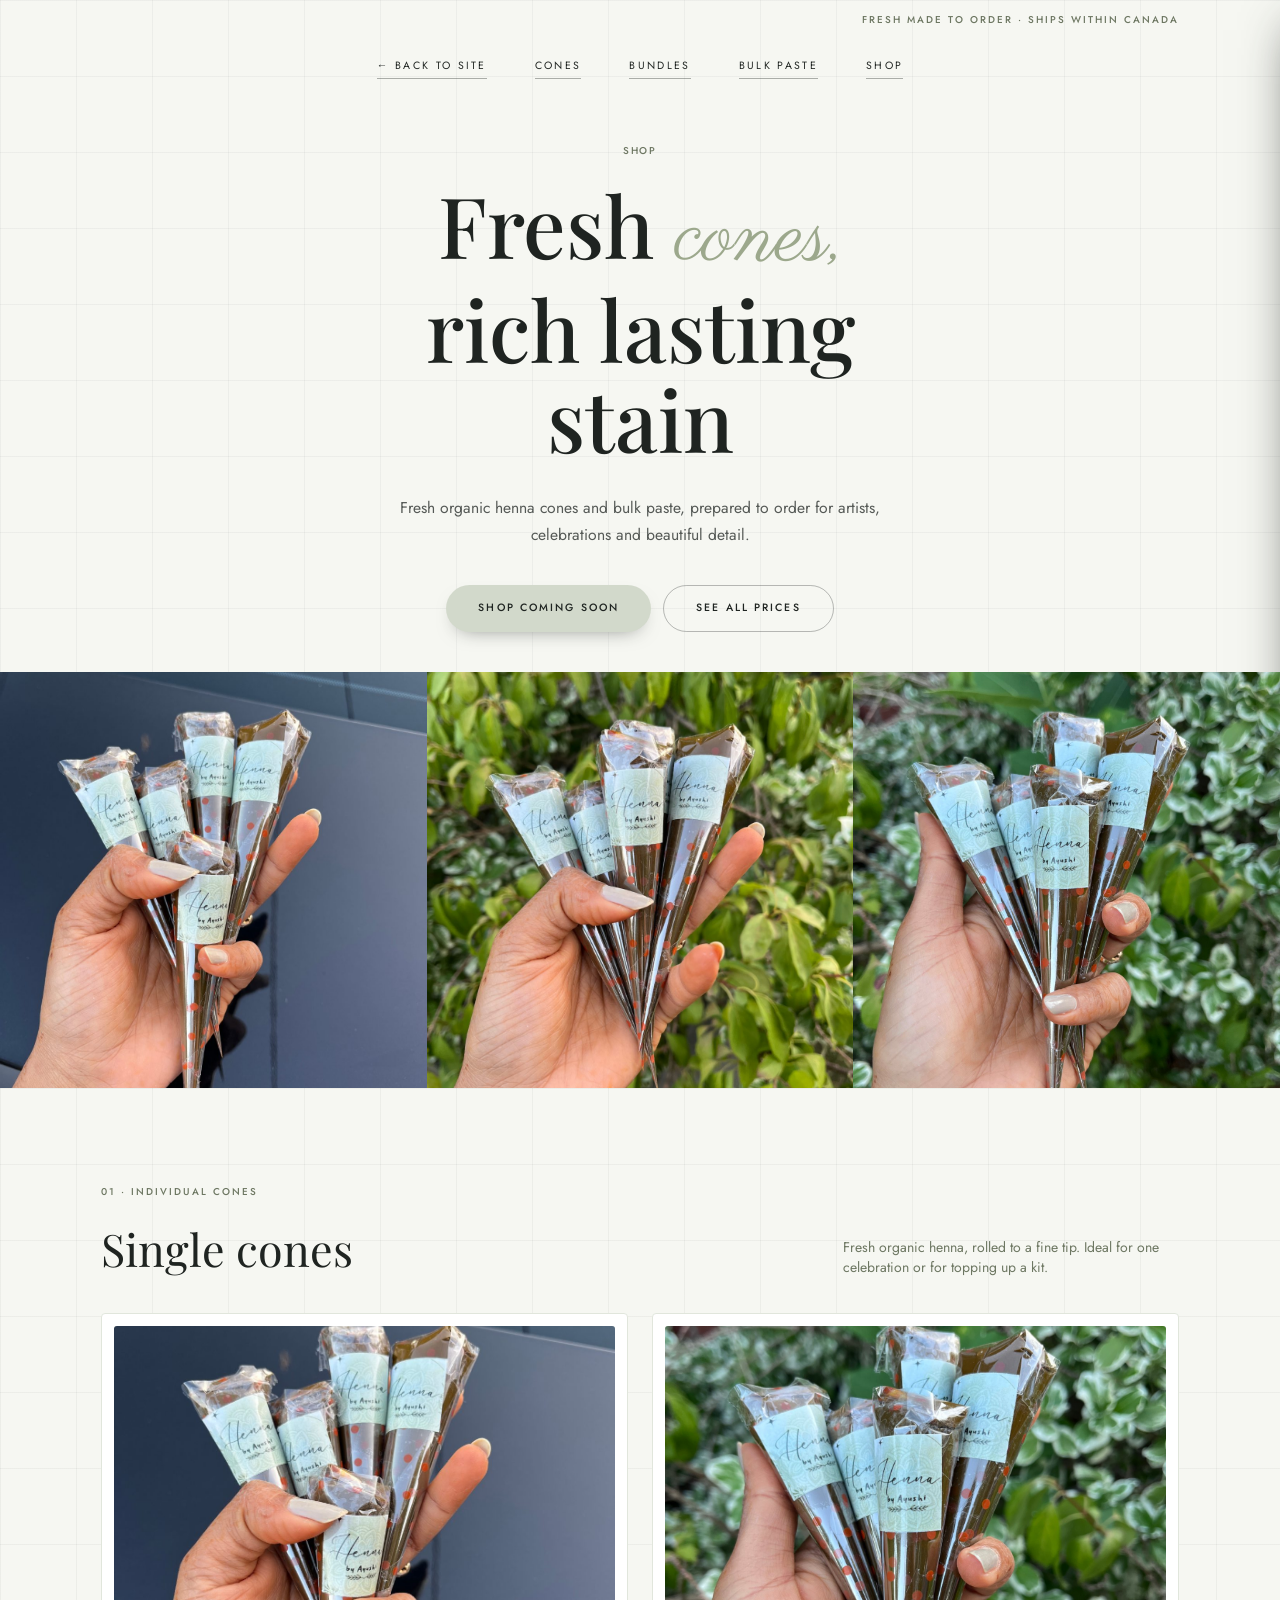
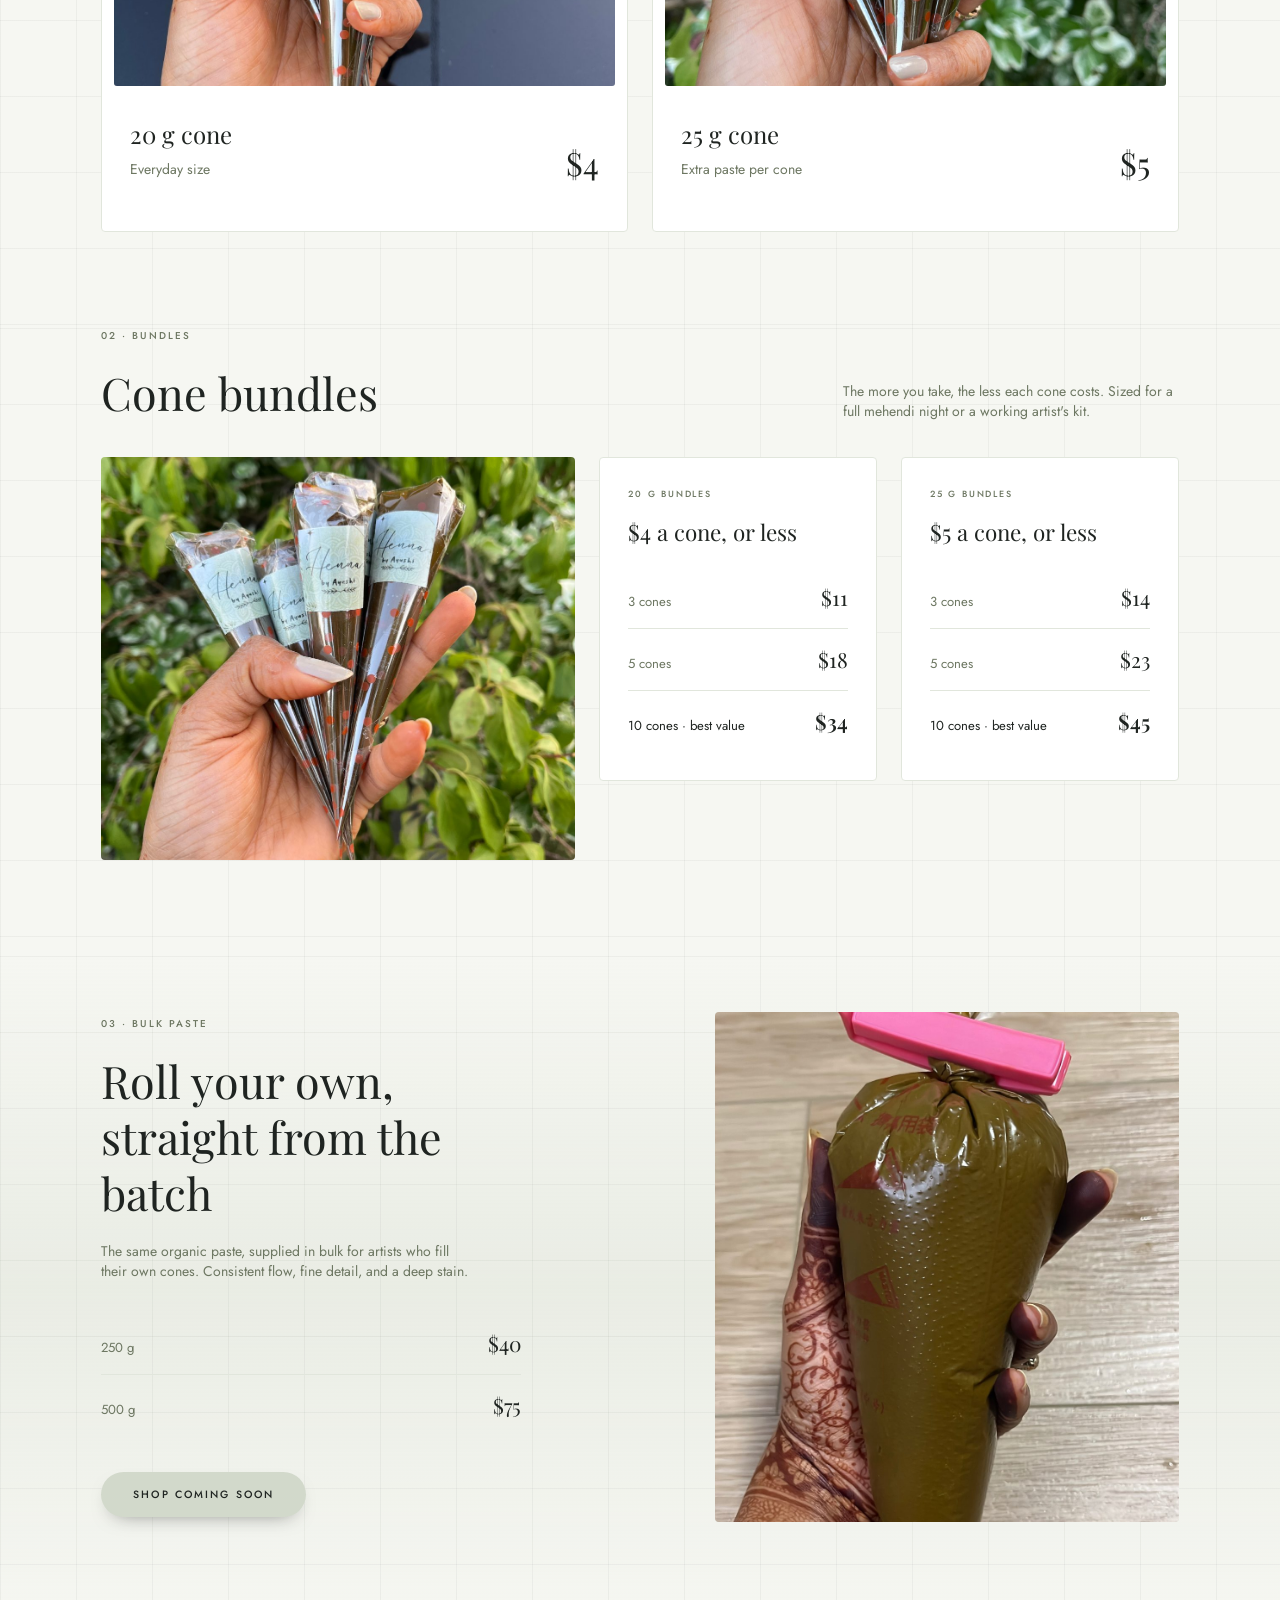
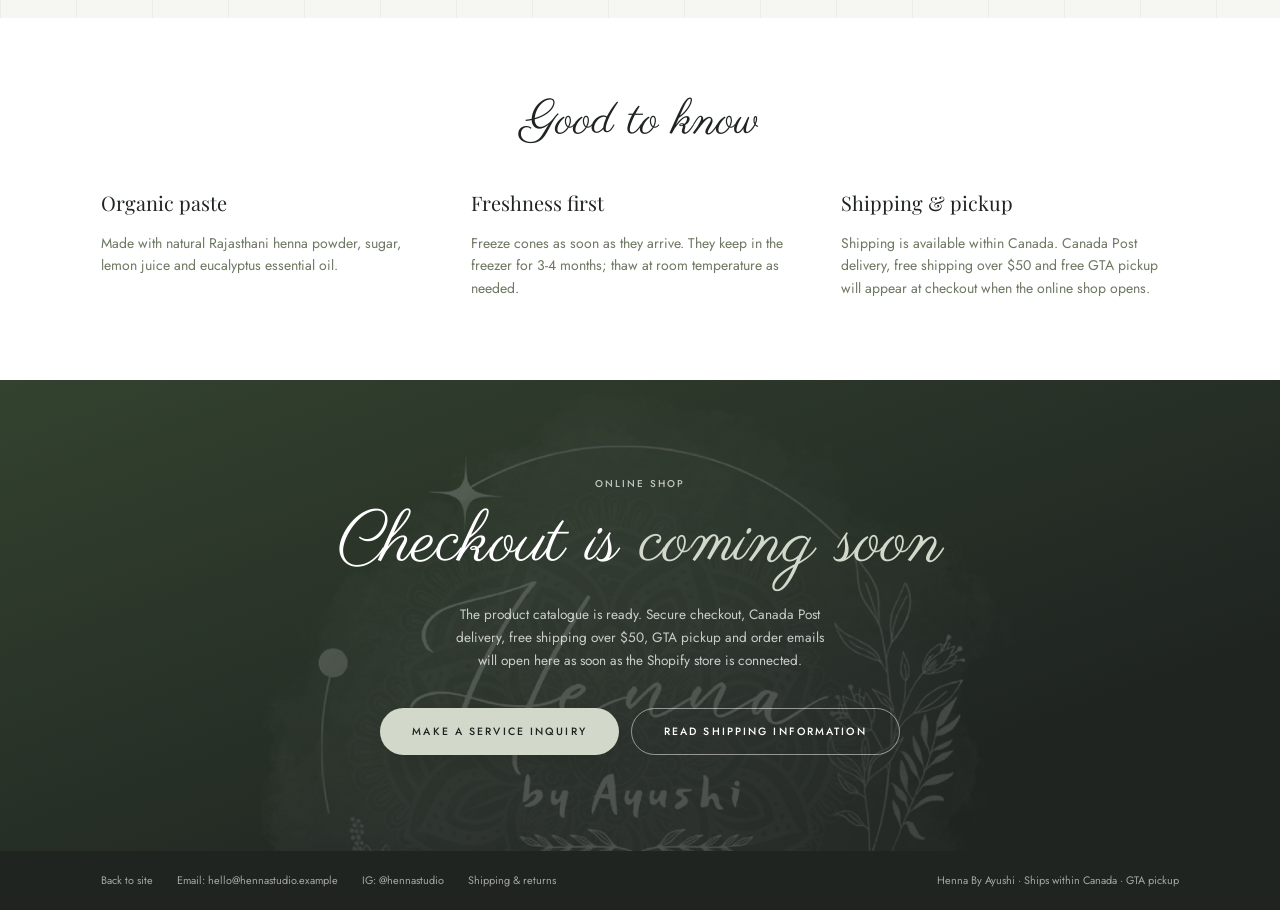
==== commit 85e4e12e: "Fix pricing layout and refresh public contacts" ====
--- a/cones.html
+++ b/cones.html
@@ -463,8 +463,8 @@
   <div class="shell py-5 flex flex-wrap items-center justify-between gap-4 text-[.68rem]">
     <div class="flex gap-6">
       <a class="hover:text-white transition-colors duration-300 focus-visible:outline focus-visible:outline-2 focus-visible:outline-offset-4 focus-visible:outline-blush" href="index.html">Back to site</a>
-      <a class="hover:text-white transition-colors duration-300 focus-visible:outline focus-visible:outline-2 focus-visible:outline-offset-4 focus-visible:outline-blush" href="mailto:ayushishah1411@outlook.com">Email</a>
-      <a class="hover:text-white transition-colors duration-300 focus-visible:outline focus-visible:outline-2 focus-visible:outline-offset-4 focus-visible:outline-blush" href="https://instagram.com/henna_byayushi" target="_blank" rel="noopener">Instagram</a>
+      <span>Email: hello@hennastudio.example</span>
+      <span>IG: @hennastudio</span>
       <a class="hover:text-white transition-colors duration-300 focus-visible:outline focus-visible:outline-2 focus-visible:outline-offset-4 focus-visible:outline-blush" href="policies.html">Shipping &amp; returns</a>
     </div>
     <p>Henna By Ayushi · Ships within Canada · GTA pickup</p>
@@ -505,7 +505,7 @@
       All prices are in Canadian dollars. Send an inquiry and Ayushi will confirm availability, shipping or pickup, and payment before anything is charged.
     </p>
     <button type="button" class="pill w-full justify-center" id="cart-send">Send product inquiry</button>
-    <a class="pill pill-line w-full justify-center mt-3" href="https://instagram.com/henna_byayushi" target="_blank" rel="noopener">DM on Instagram</a>
+    <span class="pill pill-line w-full justify-center mt-3" aria-disabled="true">Social link coming soon</span>
   </div>
 </aside>
 
@@ -621,7 +621,7 @@
       'Total: ' + money(total()), '',
       'Name:', 'Shipping address:', 'Phone:'
     ].join('\n');
-    window.location.href = 'mailto:ayushishah1411@outlook.com'
+    window.location.href = 'mailto:hello@hennastudio.example'
       + '?subject=' + encodeURIComponent('Henna product inquiry')
       + '&body=' + encodeURIComponent(body);
   });
